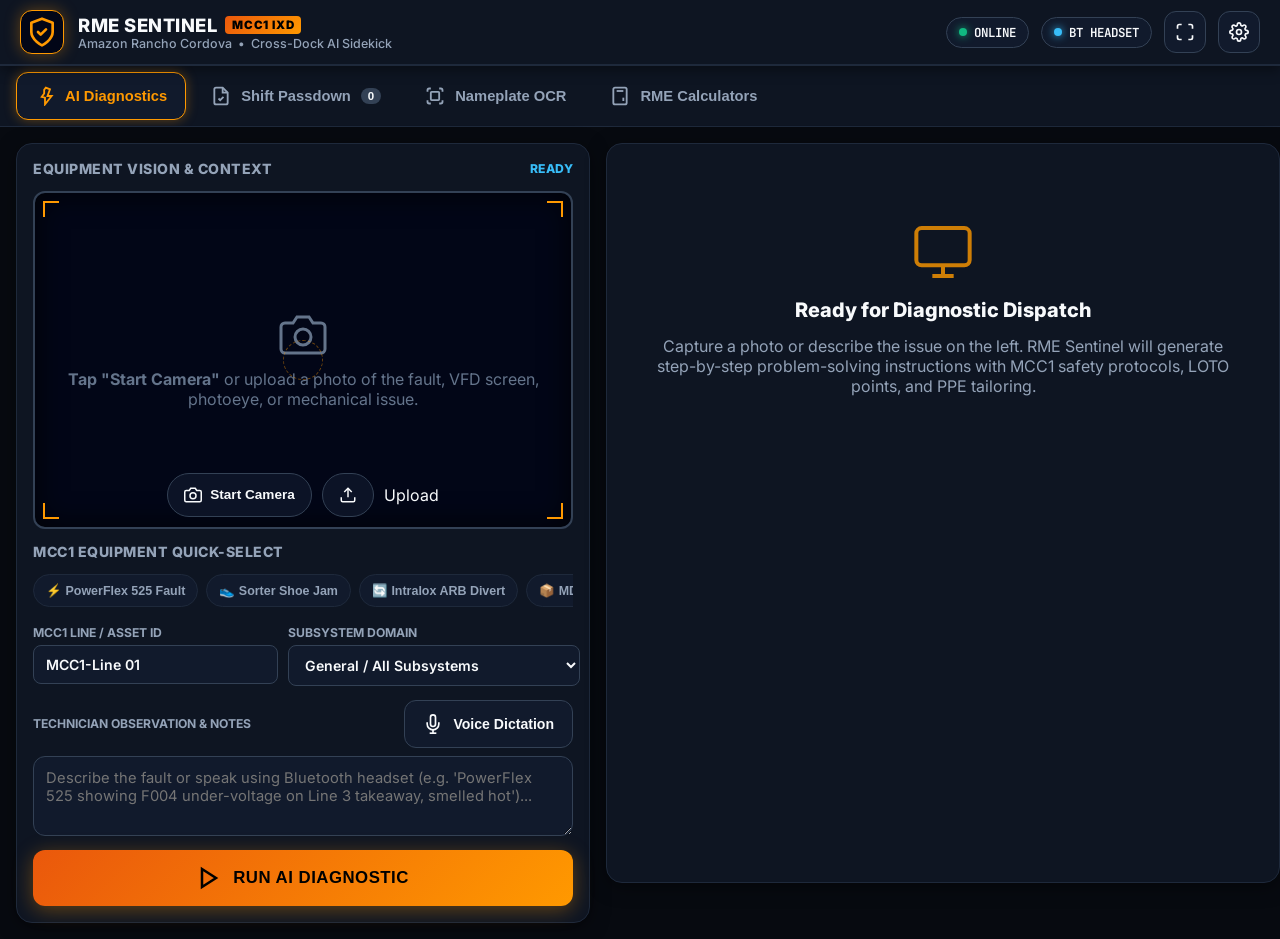
==== docs/index.html @ 583159ea "Transform into Amazon MCC1 RME Sentinel AI Copilot with GitHub Pages support" ====
<!DOCTYPE html>
<html lang="en">
<head>
  <meta charset="UTF-8">
  <meta name="viewport" content="width=device-width, initial-scale=1.0, maximum-scale=1.0, user-scalable=no">
  <title>RME Sentinel - Amazon MCC1 Copilot</title>
  
  <!-- PWA & Mobile Meta -->
  <link rel="manifest" href="./manifest.json">
  <meta name="theme-color" content="#070a10">
  <meta name="mobile-web-app-capable" content="yes">
  <meta name="apple-mobile-web-app-capable" content="yes">
  <meta name="apple-mobile-web-app-status-bar-style" content="black-translucent">
  <link rel="icon" type="image/svg+xml" href="./icon.svg">
  
  <!-- CSS Stylesheet -->
  <link rel="stylesheet" href="./style.css">
</head>
<body>

  <!-- ==========================================================================
       TOP APP HEADER
       ========================================================================== -->
  <header class="app-header">
    <div class="brand-section">
      <div class="brand-logo">
        <svg viewBox="0 0 24 24" fill="none" stroke="#FF9900" stroke-width="2" stroke-linecap="round" stroke-linejoin="round">
          <path d="M12 22s8-4 8-10V5l-8-3-8 3v7c0 6 8 10 8 10z"/>
          <path d="m9 12 2 2 4-4"/>
        </svg>
      </div>
      <div class="brand-title-wrap">
        <div class="brand-title">
          RME SENTINEL
          <span class="badge-site">MCC1 IXD</span>
        </div>
        <div class="brand-sub">
          <span>Amazon Rancho Cordova</span> &bull; <span>Cross-Dock AI Sidekick</span>
        </div>
      </div>
    </div>

    <div class="header-status-group">
      <!-- Network / Live Status -->
      <div class="status-chip" id="networkStatusChip" title="Network Connection Status">
        <div class="status-dot" id="networkDot"></div>
        <span id="networkText">ONLINE</span>
      </div>

      <!-- Bluetooth Audio Indicator -->
      <div class="status-chip" id="btAudioChip" title="Bluetooth Audio Status">
        <div class="status-dot bt-active"></div>
        <span>BT HEADSET</span>
      </div>

      <!-- Fullscreen Toggle Button -->
      <button class="header-btn" id="btnFullscreen" title="Toggle Fullscreen Tablet Mode">
        <svg width="20" height="20" viewBox="0 0 24 24" fill="none" stroke="currentColor" stroke-width="2">
          <path d="M8 3H5a2 2 0 0 0-2 2v3m18 0V5a2 2 0 0 0-2-2h-3m0 18h3a2 2 0 0 0 2-2v-3M3 16v3a2 2 0 0 0 2 2h3"/>
        </svg>
      </button>

      <!-- Settings Modal Button -->
      <button class="header-btn" id="btnOpenSettings" title="App & Model Settings">
        <svg width="20" height="20" viewBox="0 0 24 24" fill="none" stroke="currentColor" stroke-width="2">
          <circle cx="12" cy="12" r="3"/>
          <path d="M19.4 15a1.65 1.65 0 0 0 .33 1.82l.06.06a2 2 0 0 1 0 2.83 2 2 0 0 1-2.83 0l-.06-.06a1.65 1.65 0 0 0-1.82-.33 1.65 1.65 0 0 0-1 1.51V21a2 2 0 0 1-2 2 2 2 0 0 1-2-2v-.09A1.65 1.65 0 0 0 9 19.4a1.65 1.65 0 0 0-1.82.33l-.06.06a2 2 0 0 1-2.83 0 2 2 0 0 1 0-2.83l.06-.06a1.65 1.65 0 0 0 .33-1.82 1.65 1.65 0 0 0-1.51-1H3a2 2 0 0 1-2-2 2 2 0 0 1 2-2h.09A1.65 1.65 0 0 0 4.6 9a1.65 1.65 0 0 0-.33-1.82l-.06-.06a2 2 0 0 1 0-2.83 2 2 0 0 1 2.83 0l.06.06a1.65 1.65 0 0 0 1.82.33H9a1.65 1.65 0 0 0 1-1.51V3a2 2 0 0 1 2-2 2 2 0 0 1 2 2v.09a1.65 1.65 0 0 0 1 1.51 1.65 1.65 0 0 0 1.82-.33l.06-.06a2 2 0 0 1 2.83 0 2 2 0 0 1 0 2.83l-.06.06a1.65 1.65 0 0 0-.33 1.82V9a1.65 1.65 0 0 0 1.51 1H21a2 2 0 0 1 2 2 2 2 0 0 1-2 2h-.09a1.65 1.65 0 0 0-1.51 1z"/>
        </svg>
      </button>
    </div>
  </header>

  <!-- ==========================================================================
       OFFLINE QUEUE SYNC BANNER
       ========================================================================== -->
  <div class="offline-sync-banner" id="offlineSyncBanner">
    <span>⚠️ You are offline inside MCC1 warehouse dead zone. Photos and voice notes are queued locally.</span>
    <button id="btnForceSync">SYNC NOW</button>
  </div>

  <!-- ==========================================================================
       NAVIGATION TABS (Glove-Friendly Touch Bar)
       ========================================================================== -->
  <nav class="nav-tabs-bar">
    <button class="nav-tab-btn active" data-tab="tab-diagnostic">
      <svg viewBox="0 0 24 24" fill="none" stroke="currentColor"><path d="m13 2-2 2.5V9l-3 4 4 1v8l8-10h-5l3-8z"/></svg>
      <span>AI Diagnostics</span>
    </button>

    <button class="nav-tab-btn" data-tab="tab-passdown">
      <svg viewBox="0 0 24 24" fill="none" stroke="currentColor"><path d="M14 2H6a2 2 0 0 0-2 2v16a2 2 0 0 0 2 2h12a2 2 0 0 0 2-2V8z"/><path d="M14 2v6h6"/><path d="m9 15 2 2 4-4"/></svg>
      <span>Shift Passdown</span>
      <span class="badge-counter" id="passdownCountBadge">0</span>
    </button>

    <button class="nav-tab-btn" data-tab="tab-ocr">
      <svg viewBox="0 0 24 24" fill="none" stroke="currentColor"><path d="M3 7V5a2 2 0 0 1 2-2h2"/><path d="M17 3h2a2 2 0 0 1 2 2v2"/><path d="M21 17v2a2 2 0 0 1-2 2h-2"/><path d="M7 21H5a2 2 0 0 1-2-2v-2"/><rect x="7" y="7" width="10" height="10" rx="1"/></svg>
      <span>Nameplate OCR</span>
    </button>

    <button class="nav-tab-btn" data-tab="tab-calculators">
      <svg viewBox="0 0 24 24" fill="none" stroke="currentColor"><rect x="4" y="2" width="16" height="20" rx="2"/><line x1="8" y1="6" x2="16" y2="6"/><line x1="16" y1="14" x2="16" y2="18"/><path d="M16 10h.01"/><path d="M12 10h.01"/><path d="M8 10h.01"/><path d="M12 14h.01"/><path d="M8 14h.01"/><path d="M12 18h.01"/><path d="M8 18h.01"/></svg>
      <span>RME Calculators</span>
    </button>
  </nav>

  <!-- ==========================================================================
       MAIN CONTENT CONTAINER
       ========================================================================== -->
  <main class="main-content">

    <!-- ======================================================================
         TAB 1: AI DIAGNOSTICS & SIDEKICK (SPLIT-SCREEN)
         ====================================================================== -->
    <section class="tab-pane active" id="tab-diagnostic">
      <div class="diagnostic-split-container">
        
        <!-- LEFT PANEL: VISUAL & MULTIMODAL HUB -->
        <div class="diag-left-panel">
          
          <div class="panel-section-title">
            <span>Equipment Vision & Context</span>
            <span id="captureStatusLabel" style="color: var(--cyan-accent); font-size: 0.76rem;">Ready</span>
          </div>

          <!-- Camera Viewport Card -->
          <div class="camera-viewport-card" id="viewportCard">
            <!-- HUD Elements -->
            <div class="hud-corner tl"></div>
            <div class="hud-corner tr"></div>
            <div class="hud-corner bl"></div>
            <div class="hud-corner br"></div>
            <div class="hud-crosshair"></div>

            <!-- Live Stream Video -->
            <video id="liveVideo" autoplay playsinline muted></video>
            
            <!-- Canvas Overlay for Visual Markers -->
            <canvas id="imageCanvas"></canvas>

            <!-- Placeholder State -->
            <div class="viewport-placeholder" id="viewportPlaceholder">
              <svg viewBox="0 0 24 24" fill="none" stroke="currentColor" stroke-width="1.5">
                <path d="M23 19a2 2 0 0 1-2 2H3a2 2 0 0 1-2-2V8a2 2 0 0 1 2-2h4l2-3h6l2 3h4a2 2 0 0 1 2 2z"/>
                <circle cx="12" cy="13" r="4"/>
              </svg>
              <div><strong>Tap "Start Camera"</strong> or upload a photo of the fault, VFD screen, photoeye, or mechanical issue.</div>
            </div>

            <!-- Camera Toolbar Overlay -->
            <div class="viewport-toolbar">
              <button class="cam-btn" id="btnToggleCam">
                <svg width="18" height="18" viewBox="0 0 24 24" fill="none" stroke="currentColor" stroke-width="2"><path d="M23 19a2 2 0 0 1-2 2H3a2 2 0 0 1-2-2V8a2 2 0 0 1 2-2h4l2-3h6l2 3h4a2 2 0 0 1 2 2z"/><circle cx="12" cy="13" r="4"/></svg>
                <span id="camBtnText">Start Camera</span>
              </button>

              <button class="cam-btn primary-snap" id="btnSnapPhoto" style="display:none;">
                <svg width="18" height="18" viewBox="0 0 24 24" fill="none" stroke="currentColor" stroke-width="2"><circle cx="12" cy="12" r="10"/></svg>
                <span>Snap Photo</span>
              </button>

              <button class="cam-btn" id="btnFlipCam" style="display:none;" title="Flip Camera">
                <svg width="18" height="18" viewBox="0 0 24 24" fill="none" stroke="currentColor" stroke-width="2"><path d="M21.5 2v6h-6M21.34 15.57a10 10 0 1 1-.57-8.38l5.67-5.67"/></svg>
              </button>

              <label class="cam-btn" title="Upload from Tablet Gallery">
                <svg width="18" height="18" viewBox="0 0 24 24" fill="none" stroke="currentColor" stroke-width="2"><path d="M21 15v4a2 2 0 0 1-2 2H5a2 2 0 0 1-2-2v-4"/><polyline points="17 8 12 3 7 8"/><line x1="12" y1="3" x2="12" y2="15"/></label>
                <span>Upload</span>
                <input type="file" id="fileUploadInput" accept="image/*,video/*" style="display:none;">
              </label>

              <button class="cam-btn" id="btnClearImage" style="display:none;" title="Clear Photo">
                <svg width="18" height="18" viewBox="0 0 24 24" fill="none" stroke="currentColor" stroke-width="2"><line x1="18" y1="6" x2="6" y2="18"/><line x1="6" y1="6" x2="18" y2="18"/></svg>
              </button>
            </div>
          </div>

          <!-- Fast Equipment Presets Chips -->
          <div class="panel-section-title">
            <span>MCC1 Equipment Quick-Select</span>
          </div>
          <div class="preset-chips-scroll" id="presetChipsContainer">
            <button class="preset-chip" data-preset="PowerFlex 525 VFD Fault (F004/F007/F013)" data-cat="VFD/Controls">⚡ PowerFlex 525 Fault</button>
            <button class="preset-chip" data-preset="Dematic High-Speed Shoe Sorter Jam / Pin Divert Failure" data-cat="Sorter">👟 Sorter Shoe Jam</button>
            <button class="preset-chip" data-preset="Intralox ARB Roller Alignment / Diverter Issue" data-cat="Conveyor">🔄 Intralox ARB Divert</button>
            <button class="preset-chip" data-preset="MDR Zero Pressure Accumulation (ZPA) Zone Sensor Timeout" data-cat="Conveyor">📦 MDR ZPA Zone Fault</button>
            <button class="preset-chip" data-preset="Banner Q4X Laser / QS18 Photoeye Alignment & Dirty Optic" data-cat="Sensor">👁️ Banner Q4X Photoeye</button>
            <button class="preset-chip" data-preset="Caljan Telescopic Extendable Boom Belt Tracking & Extension Error" data-cat="Dock/Boom">🚛 Caljan Boom Conveyor</button>
            <button class="preset-chip" data-preset="Rite-Hite Hydraulic Dock Leveler & Dok-Lok Interlock Failure" data-cat="Hydraulic/Pneumatic">🏗️ Rite-Hite Dock Leveler</button>
            <button class="preset-chip" data-preset="SEW Eurodrive Movimot Gearmotor Overheating & Noise" data-cat="VFD/Controls">⚙️ SEW Movimot Motor</button>
          </div>

          <!-- Location & Subsystem Row -->
          <div class="form-row-2">
            <div class="input-group">
              <label class="input-label" for="inputLineId">MCC1 Line / Asset ID</label>
              <input type="text" id="inputLineId" class="tactical-input" placeholder="e.g. CV-04 Sorter 1 Induct" value="MCC1-Line 01">
            </div>
            <div class="input-group">
              <label class="input-label" for="selectSubsystem">Subsystem Domain</label>
              <select id="selectSubsystem" class="tactical-input">
                <option value="General">General / All Subsystems</option>
                <option value="VFD/Controls">VFDs & Controls (Allen-Bradley)</option>
                <option value="Conveyor">Conveyors & MDR (Interroll/Itoh)</option>
                <option value="Sorter">Shoe Sorter (Dematic/Vanderlande)</option>
                <option value="Dock/Boom">Docks & Extendable Booms (Caljan)</option>
                <option value="Sensor">Sensors & Scanners (Banner/Sick)</option>
                <option value="Hydraulic/Pneumatic">Hydraulics & Pneumatics</option>
              </select>
            </div>
          </div>

          <!-- Voice & Text Problem Description -->
          <div class="desc-voice-wrap">
            <div class="voice-action-bar">
              <label class="input-label" for="inputDescription">Technician Observation & Notes</label>
              <button class="mic-toggle-btn" id="btnToggleMic">
                <svg width="20" height="20" viewBox="0 0 24 24" fill="none" stroke="currentColor" stroke-width="2"><path d="M12 1a3 3 0 0 0-3 3v8a3 3 0 0 0 6 0V4a3 3 0 0 0-3-3z"/><path d="M19 10v2a7 7 0 0 1-14 0v-2"/><line x1="12" y1="19" x2="12" y2="23"/><line x1="8" y1="23" x2="16" y2="23"/></svg>
                <span id="micStatusText">Voice Dictation</span>
              </button>
            </div>
            <textarea id="inputDescription" class="desc-textarea" placeholder="Describe the fault or speak using Bluetooth headset (e.g. 'PowerFlex 525 showing F004 under-voltage on Line 3 takeaway, smelled hot')..."></textarea>
          </div>

          <!-- BIG PRIMARY RUN DIAGNOSTIC BUTTON -->
          <button class="btn-run-diagnostic" id="btnRunDiagnostic">
            <svg width="24" height="24" viewBox="0 0 24 24" fill="none" stroke="currentColor" stroke-width="2.5"><polygon points="5 3 19 12 5 21 5 3"/></svg>
            <span id="btnRunText">RUN AI DIAGNOSTIC</span>
            <div class="spinner" id="diagnosticSpinner" style="display:none;"></div>
          </button>

        </div>

        <!-- RIGHT PANEL: STEP-BY-STEP WORKFLOW & SAFETY GATE -->
        <div class="diag-right-panel" id="diagRightPanel">
          
          <!-- Empty State when no diagnosis run yet -->
          <div class="diag-empty-state" id="diagEmptyState">
            <svg viewBox="0 0 24 24" fill="none" stroke="currentColor" stroke-width="1.5">
              <rect x="2" y="3" width="20" height="14" rx="2" ry="2"/>
              <line x1="8" y1="21" x2="16" y2="21"/>
              <line x1="12" y1="17" x2="12" y2="21"/>
            </svg>
            <h3>Ready for Diagnostic Dispatch</h3>
            <p>Capture a photo or describe the issue on the left. RME Sentinel will generate step-by-step problem-solving instructions with MCC1 safety protocols, LOTO points, and PPE tailoring.</p>
          </div>

          <!-- Result Container (populated dynamically) -->
          <div id="diagResultContainer" style="display:none; flex-direction:column; gap:14px;">
            
            <!-- Audio HUD Bar for Bluetooth Headset Readout -->
            <div class="audio-hud-bar" id="audioHudBar">
              <div class="audio-hud-info">
                <div class="audio-pulse-indicator"></div>
                <div class="audio-hud-text" id="audioHudStatus">Hands-Free Audio Ready</div>
              </div>
              <div class="audio-controls-group">
                <button class="audio-btn primary-audio" id="btnPlayAudio">
                  <svg width="16" height="16" viewBox="0 0 24 24" fill="currentColor"><polygon points="5 3 19 12 5 21 5 3"/></svg>
                  <span id="playAudioText">Read Aloud</span>
                </button>
                <button class="audio-btn" id="btnNextAudioStep" title="Skip to Next Step">
                  <svg width="16" height="16" viewBox="0 0 24 24" fill="none" stroke="currentColor" stroke-width="2"><polyline points="9 18 15 12 9 6"/></svg>
                </button>
                <button class="audio-btn" id="btnRepeatHazard" title="Repeat Safety Hazard">
                  <svg width="16" height="16" viewBox="0 0 24 24" fill="none" stroke="currentColor" stroke-width="2"><path d="M12 22s8-4 8-10V5l-8-3-8 3v7c0 6 8 10 8 10z"/></svg>
                  <span>Hazard</span>
                </button>
              </div>
            </div>

            <!-- Problem Overview Card -->
            <div class="problem-header-card" id="problemHeaderCard">
              <div class="problem-meta-row">
                <span class="severity-pill critical" id="badgeSeverity">CRITICAL</span>
                <span style="font-family:'JetBrains Mono'; font-size:0.8rem; color:var(--text-secondary);" id="labelSubsystem">Controls</span>
              </div>
              <h2 class="problem-title" id="textProblemTitle">PowerFlex 525 F004 Under-Voltage Fault</h2>
              <div class="problem-summary" id="textProblemSummary">DC Bus voltage dropped below minimum threshold during high-speed merge sortation.</div>
            </div>

            <!-- Prominent Contextual Safety Alerts (LOTO, Arc Flash, Stored Energy) -->
            <div class="safety-alerts-wrapper" id="safetyAlertsWrapper">
              <!-- Dynamically populated safety cards -->
            </div>

            <!-- PPE & Tools Card -->
            <div class="ppe-tools-card">
              <div class="panel-section-title"><span>Required PPE & Calibrated Tools</span></div>
              <div style="display:flex; flex-direction:column; gap:8px;">
                <div class="tag-cloud" id="ppeTagsContainer"></div>
                <div class="tag-cloud" id="toolsTagsContainer"></div>
              </div>
            </div>

            <!-- Interactive Step-by-Step Checklist Items -->
            <div class="panel-section-title">
              <span>Interactive Step-by-Step Troubleshooting</span>
              <span id="stepsProgressLabel" style="color:var(--safe-green); font-size:0.8rem;">0 of 0 Done</span>
            </div>
            
            <div class="steps-list-container" id="stepsListContainer">
              <!-- Steps dynamically injected here -->
            </div>

            <!-- Quick Verification Card -->
            <div class="step-card" style="border-color: var(--safe-green);">
              <div class="step-body">
                <div class="step-header-row">
                  <span class="step-num-badge" style="background:var(--safe-green); color:#000;">VERIFY</span>
                  <span class="step-title" style="color:var(--safe-green);">Post-Repair System Verification</span>
                </div>
                <div class="step-instruction" id="textQuickVerification">Perform zero-load run test for 60 seconds, monitor DC bus voltage on VFD parameter d005.</div>
              </div>
            </div>

            <!-- Resolution & Passdown Action Bar -->
            <div class="resolution-action-bar">
              <button class="btn-resolve-log" id="btnResolveLog">
                <svg width="20" height="20" viewBox="0 0 24 24" fill="none" stroke="currentColor" stroke-width="2.5"><polyline points="20 6 9 17 4 12"/></svg>
                <span>Fix Completed &bull; Log to Passdown</span>
              </button>
              <button class="btn-secondary-action" id="btnResetDiag">
                <svg width="18" height="18" viewBox="0 0 24 24" fill="none" stroke="currentColor" stroke-width="2"><path d="M3 12a9 9 0 0 1 9-9 9.75 9.75 0 0 1 6.74 2.74L21 8"/><path d="M21 3v5h-5"/><path d="M21 12a9 9 0 0 1-9 9 9.75 9.75 0 0 1-6.74-2.74L3 16"/><path d="M8 16H3v5"/></svg>
                <span>New Inspection</span>
              </button>
            </div>

          </div>

        </div>

      </div>
    </section>

    <!-- ======================================================================
         TAB 2: SHIFT PASSDOWN & HANDOFF LOGGER
         ====================================================================== -->
    <section class="tab-pane" id="tab-passdown">
      <div class="passdown-layout">
        
        <!-- Left: Quick Entry Form -->
        <div class="passdown-form-card">
          <div class="panel-section-title">
            <span>Log Maintenance Work Order</span>
          </div>

          <div class="form-row-2">
            <div class="input-group">
              <label class="input-label" for="pdAssetId">Asset ID / Location</label>
              <input type="text" id="pdAssetId" class="tactical-input" placeholder="e.g. CV-04-12">
            </div>
            <div class="input-group">
              <label class="input-label" for="pdEquipType">Equipment Type</label>
              <select id="pdEquipType" class="tactical-input">
                <option value="Conveyor">Conveyor / Sorter</option>
                <option value="VFD/Controls">PowerFlex VFD / PLC</option>
                <option value="MDR">MDR Accumulation Zone</option>
                <option value="Dock">Rite-Hite Dock / Dok-Lok</option>
                <option value="Caljan">Caljan Boom Conveyor</option>
                <option value="VRC">VRC Cargo Lift</option>
                <option value="Facilities">Facilities / Compactor</option>
              </select>
            </div>
          </div>

          <div class="form-row-2">
            <div class="input-group">
              <label class="input-label" for="pdSeverity">Severity / Priority</label>
              <select id="pdSeverity" class="tactical-input">
                <option value="CRITICAL">SEV1 / Critical (Line Down)</option>
                <option value="HIGH">SEV2 / High (Degraded)</option>
                <option value="MEDIUM" selected>Medium (Corrective)</option>
                <option value="LOW">Low / PM</option>
              </select>
            </div>
            <div class="input-group">
              <label class="input-label" for="pdDowntime">Downtime (Minutes)</label>
              <input type="number" id="pdDowntime" class="tactical-input" value="0">
            </div>
          </div>

          <div class="input-group">
            <label class="input-label" for="pdProblem">Problem Description</label>
            <input type="text" id="pdProblem" class="tactical-input" placeholder="e.g. Broken shoe pusher slat causing jam">
          </div>

          <div class="input-group">
            <label class="input-label" for="pdAction">Corrective Action Taken</label>
            <textarea id="pdAction" class="tactical-input" style="min-height:60px;" placeholder="e.g. Replaced slat, tensioned drive chain, tested run"></textarea>
          </div>

          <div class="input-group">
            <label class="input-label" for="pdParts">Parts Used & Part Numbers</label>
            <input type="text" id="pdParts" class="tactical-input" placeholder="e.g. 1x Sorter Slat P/N 84420-A">
          </div>

          <button class="btn-run-diagnostic" id="btnAddPassdownEntry" style="height:48px;">
            <svg width="20" height="20" viewBox="0 0 24 24" fill="none" stroke="currentColor" stroke-width="2.5"><line x1="12" y1="5" x2="12" y2="19"/><line x1="5" y1="12" x2="19" y2="12"/></svg>
            <span>Add Work Order to Shift Log</span>
          </button>
        </div>

        <!-- Right: Active Passdown Entries & AI Report -->
        <div class="passdown-list-card">
          <div class="panel-section-title">
            <span>Current Shift Logged Work Orders</span>
            <button class="cam-btn primary-snap" id="btnGeneratePassdownReport" style="height:36px; padding:0 14px; font-size:0.8rem;">
              <svg width="14" height="14" viewBox="0 0 24 24" fill="none" stroke="currentColor" stroke-width="2"><path d="M14 2H6a2 2 0 0 0-2 2v16a2 2 0 0 0 2 2h12a2 2 0 0 0 2-2V8z"/><path d="M14 2v6h6"/></svg>
              <span>AI Passdown Summary</span>
            </button>
          </div>

          <div id="passdownListContainer" style="display:flex; flex-direction:column; gap:10px; max-height:550px; overflow-y:auto;">
            <!-- Injected dynamically -->
          </div>
        </div>

      </div>
    </section>

    <!-- ======================================================================
         TAB 3: NAMEPLATE & PART OCR SCANNER
         ====================================================================== -->
    <section class="tab-pane" id="tab-ocr">
      <div class="ocr-layout">
        
        <!-- Left: Upload/Capture Nameplate -->
        <div class="diag-left-panel">
          <div class="panel-section-title">
            <span>Nameplate & Part OCR Scanner</span>
          </div>
          
          <div class="camera-viewport-card" style="aspect-ratio: 4/3;">
            <img id="ocrPreviewImage" style="display:none; width:100%; height:100%; object-fit:contain;" alt="Nameplate Preview">
            <div class="viewport-placeholder" id="ocrPlaceholder">
              <svg viewBox="0 0 24 24" fill="none" stroke="currentColor" stroke-width="1.5">
                <rect x="3" y="3" width="18" height="18" rx="2" ry="2"/>
                <circle cx="8.5" cy="8.5" r="1.5"/>
                <polyline points="21 15 16 10 5 21"/>
              </svg>
              <div><strong>Snap or Upload Equipment Nameplate</strong> (SEW Motor, PowerFlex VFD, Banner Sensor, Fuse tag)</div>
            </div>
            <div class="viewport-toolbar">
              <label class="cam-btn primary-snap">
                <svg width="18" height="18" viewBox="0 0 24 24" fill="none" stroke="currentColor" stroke-width="2"><path d="M23 19a2 2 0 0 1-2 2H3a2 2 0 0 1-2-2V8a2 2 0 0 1 2-2h4l2-3h6l2 3h4a2 2 0 0 1 2 2z"/></svg>
                <span>Select / Snap Photo</span>
                <input type="file" id="ocrFileInput" accept="image/*" style="display:none;">
              </label>
            </div>
          </div>

          <button class="btn-run-diagnostic" id="btnRunOCR" disabled>
            <svg width="22" height="22" viewBox="0 0 24 24" fill="none" stroke="currentColor" stroke-width="2.5"><path d="M2 12h20"/><path d="M20 12l-4-4"/><path d="M20 12l-4 4"/></svg>
            <span id="btnRunOcrText">EXTRACT SPECIFICATIONS</span>
            <div class="spinner" id="ocrSpinner" style="display:none;"></div>
          </button>
        </div>

        <!-- Right: Extracted Technical Specifications -->
        <div class="diag-right-panel">
          <div class="panel-section-title">
            <span>Extracted Specifications & Pinouts</span>
          </div>

          <div id="ocrEmptyState" class="diag-empty-state">
            <svg viewBox="0 0 24 24" fill="none" stroke="currentColor" stroke-width="1.5"><rect x="7" y="7" width="10" height="10" rx="1"/></svg>
            <h3>No Nameplate Analyzed Yet</h3>
            <p>Upload a motor nameplate, sensor tag, or circuit breaker label to extract FLA, voltage, gear ratios, and wiring pinouts instantly.</p>
          </div>

          <div id="ocrResultCard" class="spec-grid-card" style="display:none;">
            <div class="problem-meta-row">
              <h3 id="ocrManufacturer" style="font-size:1.1rem; color:var(--amazon-orange);">SEW Eurodrive</h3>
              <span class="severity-pill medium" id="ocrEquipType">3-Phase Motor</span>
            </div>
            
            <table class="spec-table">
              <tbody>
                <tr><td>Model / Part #:</td><td id="ocrModel">-</td></tr>
                <tr><td>Voltage Rating:</td><td id="ocrVoltage">-</td></tr>
                <tr><td>Full Load Amps (FLA):</td><td id="ocrFLA">-</td></tr>
                <tr><td>Horsepower / RPM:</td><td id="ocrHPRPM">-</td></tr>
                <tr><td>Gear Ratio / Frame:</td><td id="ocrGearRatio">-</td></tr>
                <tr><td>Sensor Pinout / Wiring:</td><td id="ocrPinout" style="color:var(--cyan-accent);">-</td></tr>
              </tbody>
            </table>

            <div class="step-protip" id="ocrReplacementNotes">
              <strong>Stock Advice:</strong> Check Tool Crib Bin 14B for drop-in equivalent.
            </div>
          </div>
        </div>

      </div>
    </section>

    <!-- ======================================================================
         TAB 4: RME FIELD CALCULATORS
         ====================================================================== -->
    <section class="tab-pane" id="tab-calculators">
      <div class="calc-grid">
        
        <!-- Calculator 1: V-Belt Sonic Tension Frequency -->
        <div class="calc-card">
          <div class="calc-card-header">
            <svg viewBox="0 0 24 24" fill="none" stroke="currentColor" stroke-width="2"><circle cx="12" cy="12" r="8"/><path d="M12 2v4"/><path d="M12 18v4"/></svg>
            <h3 style="font-size:1rem; font-weight:800;">V-Belt Sonic Tension Frequency</h3>
          </div>
          <div class="form-row-2">
            <div class="input-group">
              <label class="input-label" for="calcSpan">Span Length (inches)</label>
              <input type="number" id="calcSpan" class="tactical-input" value="24" step="0.5">
            </div>
            <div class="input-group">
              <label class="input-label" for="calcBeltTension">Target Belt Tension (lbs)</label>
              <input type="number" id="calcBeltTension" class="tactical-input" value="45" step="1">
            </div>
          </div>
          <div class="input-group">
            <label class="input-label" for="calcBeltProfile">Belt Profile Type</label>
            <select id="calcBeltProfile" class="tactical-input">
              <option value="0.0035">3V / 3VX Narrow (0.0035 lbs/in)</option>
              <option value="0.0065" selected>5V / 5VX Medium Sorter (0.0065 lbs/in)</option>
              <option value="0.0040">A / 4L Classic V-Belt (0.0040 lbs/in)</option>
              <option value="0.0075">B / 5L Heavy Conveyor (0.0075 lbs/in)</option>
              <option value="0.0018">8M Timing Belt (0.0018 lbs/in)</option>
            </select>
          </div>
          <div class="calc-result-box">
            <div class="calc-result-val" id="calcBeltHzResult">64.2 Hz</div>
            <div class="calc-result-label">Target Frequency for Sonic Tension Meter (±3 Hz)</div>
          </div>
        </div>

        <!-- Calculator 2: 3-Phase Motor FLA & Electrical Sizer -->
        <div class="calc-card">
          <div class="calc-card-header">
            <svg viewBox="0 0 24 24" fill="none" stroke="currentColor" stroke-width="2"><path d="M13 2 3 14h9l-1 8 10-12h-9l1-8z"/></svg>
            <h3 style="font-size:1rem; font-weight:800;">3-Phase Motor FLA & Sizing</h3>
          </div>
          <div class="form-row-2">
            <div class="input-group">
              <label class="input-label" for="calcMotorHP">Motor Horsepower (HP)</label>
              <input type="number" id="calcMotorHP" class="tactical-input" value="3.0" step="0.5">
            </div>
            <div class="input-group">
              <label class="input-label" for="calcMotorVolts">Supply Voltage (VAC)</label>
              <select id="calcMotorVolts" class="tactical-input">
                <option value="480" selected>480 VAC 3-Phase</option>
                <option value="240">240 VAC 3-Phase</option>
                <option value="208">208 VAC 3-Phase</option>
                <option value="120">120 VAC Single Phase</option>
              </select>
            </div>
          </div>
          <div class="calc-result-box">
            <div class="calc-result-val" id="calcFlaResult">4.8 A</div>
            <div class="calc-result-label" id="calcFlaSubtext">Est. FLA &bull; Min 14 AWG THHN &bull; 15A MCP Breaker</div>
          </div>
        </div>

        <!-- Calculator 3: Fastener Torque Spec Chart -->
        <div class="calc-card">
          <div class="calc-card-header">
            <svg viewBox="0 0 24 24" fill="none" stroke="currentColor" stroke-width="2"><circle cx="12" cy="12" r="3"/><path d="M19.4 15a1.65 1.65 0 0 0 .33 1.82l.06.06a2 2 0 0 1 0 2.83 2 2 0 0 1-2.83 0l-.06-.06a1.65 1.65 0 0 0-1.82-.33 1.65 1.65 0 0 0-1 1.51V21a2 2 0 0 1-2 2 2 2 0 0 1-2-2v-.09A1.65 1.65 0 0 0 9 19.4a1.65 1.65 0 0 0-1.82.33l-.06.06a2 2 0 0 1-2.83 0 2 2 0 0 1 0-2.83l.06-.06a1.65 1.65 0 0 0 .33-1.82 1.65 1.65 0 0 0-1.51-1H3a2 2 0 0 1-2-2 2 2 0 0 1 2-2h.09A1.65 1.65 0 0 0 4.6 9a1.65 1.65 0 0 0-.33-1.82l-.06-.06a2 2 0 0 1 0-2.83 2 2 0 0 1 2.83 0l.06.06a1.65 1.65 0 0 0 1.82.33H9a1.65 1.65 0 0 0 1-1.51V3a2 2 0 0 1 2-2 2 2 0 0 1 2 2v.09a1.65 1.65 0 0 0 1 1.51 1.65 1.65 0 0 0 1.82-.33l.06-.06a2 2 0 0 1 2.83 0 2 2 0 0 1 0 2.83l-.06.06a1.65 1.65 0 0 0-.33 1.82V9a1.65 1.65 0 0 0 1.51 1H21a2 2 0 0 1 2 2 2 2 0 0 1-2 2h-.09a1.65 1.65 0 0 0-1.51 1z"/></svg>
            <h3 style="font-size:1rem; font-weight:800;">Fastener Torque Specs</h3>
          </div>
          <div class="form-row-2">
            <div class="input-group">
              <label class="input-label" for="calcBoltSize">Bolt Size</label>
              <select id="calcBoltSize" class="tactical-input">
                <option value="3/8">3/8"-16 (Conveyor Frame)</option>
                <option value="1/2" selected>1/2"-13 (Bearing Blocks)</option>
                <option value="5/8">5/8"-11 (Structural / VRC)</option>
                <option value="3/4">3/4"-10 (Heavy Sorter Anchor)</option>
                <option value="M8">M8x1.25 (Metric Drive)</option>
                <option value="M10">M10x1.5 (SEW Gearmotor)</option>
                <option value="M12">M12x1.75 (MDR Bracket)</option>
              </select>
            </div>
            <div class="input-group">
              <label class="input-label" for="calcBoltGrade">Grade / Material</label>
              <select id="calcBoltGrade" class="tactical-input">
                <option value="grade5">Grade 5 / Class 8.8 (Standard)</option>
                <option value="grade8" selected>Grade 8 / Class 10.9 (High Strength)</option>
                <option value="stainless">304 Stainless Steel</option>
              </select>
            </div>
          </div>
          <div class="calc-result-box">
            <div class="calc-result-val" id="calcTorqueResult">75 ft-lbs (102 Nm)</div>
            <div class="calc-result-label">Dry Torque (Reduce by 25% if anti-seize / lubricated)</div>
          </div>
        </div>

        <!-- Calculator 4: Hydraulic Dock Leveler Lift Force -->
        <div class="calc-card">
          <div class="calc-card-header">
            <svg viewBox="0 0 24 24" fill="none" stroke="currentColor" stroke-width="2"><path d="M12 3v18"/><path d="m6 9 6-6 6 6"/><path d="m6 15 6 6 6-6"/></svg>
            <h3 style="font-size:1rem; font-weight:800;">Hydraulic Lift Force & PSI</h3>
          </div>
          <div class="form-row-2">
            <div class="input-group">
              <label class="input-label" for="calcCylinderBore">Cylinder Bore (inches)</label>
              <input type="number" id="calcCylinderBore" class="tactical-input" value="3.5" step="0.25">
            </div>
            <div class="input-group">
              <label class="input-label" for="calcHydPressure">Hydraulic Pressure (PSI)</label>
              <input type="number" id="calcHydPressure" class="tactical-input" value="2200" step="50">
            </div>
          </div>
          <div class="calc-result-box">
            <div class="calc-result-val" id="calcHydForceResult">21,166 lbs (10.6 Tons)</div>
            <div class="calc-result-label">Theoretical Piston Extension Force &bull; Rite-Hite Leveler Spec</div>
          </div>
        </div>

      </div>
    </section>

  </main>

  <!-- ==========================================================================
       AI PASSDOWN REPORT MODAL
       ========================================================================== -->
  <div class="modal-backdrop" id="passdownReportModal">
    <div class="modal-window">
      <div class="modal-header">
        <h3 style="font-weight:800; font-size:1.1rem; color:var(--amazon-orange);">MCC1 Shift Passdown Summary</h3>
        <button class="header-btn" id="btnClosePassdownModal">&times;</button>
      </div>
      <div class="modal-body">
        <div class="passdown-report-output" id="passdownReportText">Generating summary...</div>
      </div>
      <div class="modal-footer">
        <button class="btn-secondary-action" id="btnCopyPassdown">
          <svg width="16" height="16" viewBox="0 0 24 24" fill="none" stroke="currentColor" stroke-width="2"><rect x="9" y="9" width="13" height="13" rx="2" ry="2"/><path d="M5 15H4a2 2 0 0 1-2-2V4a2 2 0 0 1 2-2h9a2 2 0 0 1 2 2v1"/></svg>
          <span>Copy for Chime / Slack</span>
        </button>
      </div>
    </div>
  </div>

  <!-- ==========================================================================
       SETTINGS MODAL
       ========================================================================== -->
  <div class="modal-backdrop" id="settingsModal">
    <div class="modal-window">
      <div class="modal-header">
        <h3 style="font-weight:800; font-size:1.1rem;">RME Sentinel Settings & Voice</h3>
        <button class="header-btn" id="btnCloseSettingsModal">&times;</button>
      </div>
      <div class="modal-body">
        
        <div class="input-group">
          <label class="input-label" for="cfgGeminiKey">Google Gemini API Key</label>
          <input type="password" id="cfgGeminiKey" class="tactical-input" placeholder="Enter your Gemini API key...">
          <span style="font-size:0.75rem; color:var(--text-secondary);">Currently loaded from system environment.</span>
        </div>

        <div class="input-group">
          <label class="input-label" for="cfgVoiceSelect">Bluetooth Headset Voice</label>
          <select id="cfgVoiceSelect" class="tactical-input">
            <option value="en-US-GuyNeural" selected>Guy (Male, American Crisp)</option>
            <option value="en-US-AriaNeural">Aria (Female, American Clear)</option>
            <option value="en-GB-RyanNeural">Ryan (Male, British Technical)</option>
            <option value="en-US-JennyNeural">Jenny (Female, American Pro)</option>
          </select>
        </div>

        <div class="form-row-2">
          <div class="input-group">
            <label class="input-label" for="cfgTtsRate">Speech Rate</label>
            <select id="cfgTtsRate" class="tactical-input">
              <option value="+0%">Normal (1.0x)</option>
              <option value="+10%" selected>Fast (1.1x)</option>
              <option value="+20%">Faster (1.2x)</option>
            </select>
          </div>
          <div class="input-group">
            <label class="input-label">Test Audio Readout</label>
            <button class="btn-secondary-action" id="btnTestVoice" style="height:42px;">
              <span>🔊 Test Voice</span>
            </button>
          </div>
        </div>

      </div>
      <div class="modal-footer">
        <button class="btn-run-diagnostic" id="btnSaveSettings" style="height:44px; padding:0 20px;">
          <span>Save Settings</span>
        </button>
      </div>
    </div>
  </div>

  <!-- Toast Notification Container -->
  <div id="toastContainer" style="position:fixed; bottom:20px; right:20px; z-index:9999; display:flex; flex-direction:column; gap:8px;"></div>

  <!-- Scripts -->
  <script src="./app.js"></script>
</body>
</html>
---- docs/style.css ----
/* ==========================================================================
   AMAZON RME COPILOT - MCC1 TABLET DESIGN SYSTEM
   Theme: Industrial Tactical Dark | High Contrast | Glove-Friendly UI
   ========================================================================== */

@import url('https://fonts.googleapis.com/css2?family=Inter:wght@400;500;600;700;800;900&family=JetBrains+Mono:wght@400;500;600;700&display=swap');

:root {
  /* Tactical Color Palette */
  --bg-primary: #070a10;
  --bg-surface: #0e1522;
  --bg-surface-elevated: #151f32;
  --bg-card: #111a2c;
  --bg-card-hover: #17243d;
  
  --border-subtle: #1e293b;
  --border-medium: #334155;
  --border-highlight: #475569;

  /* Safety & Status Colors */
  --amazon-orange: #FF9900;
  --amazon-orange-glow: rgba(255, 153, 0, 0.35);
  --safety-amber: #F59E0B;
  --safety-amber-glow: rgba(245, 158, 11, 0.3);
  --danger-red: #EF4444;
  --danger-red-glow: rgba(239, 68, 68, 0.35);
  --danger-bg: rgba(239, 68, 68, 0.12);
  --safe-green: #10B981;
  --safe-green-glow: rgba(16, 185, 129, 0.35);
  --safe-bg: rgba(16, 185, 129, 0.12);
  --cyan-accent: #38BDF8;
  --cyan-glow: rgba(56, 189, 248, 0.3);
  --purple-accent: #A855F7;

  /* Typography */
  --text-primary: #F8FAFC;
  --text-secondary: #94A3B8;
  --text-muted: #64748B;
  --text-inverse: #020617;

  /* Sizing & Glove Target Rules */
  --touch-target-min: 48px;
  --touch-target-lg: 56px;
  --radius-sm: 8px;
  --radius-md: 12px;
  --radius-lg: 16px;
  --radius-xl: 22px;
  
  /* Shadows & Glows */
  --shadow-card: 0 4px 20px -2px rgba(0, 0, 0, 0.5);
  --shadow-elevation: 0 10px 30px -5px rgba(0, 0, 0, 0.7);
}

* {
  box-sizing: border-box;
  margin: 0;
  padding: 0;
  -webkit-tap-highlight-color: transparent;
  user-select: none;
}

input, textarea, select {
  user-select: text;
}

body {
  font-family: 'Inter', -apple-system, BlinkMacSystemFont, 'Segoe UI', Roboto, sans-serif;
  background-color: var(--bg-primary);
  color: var(--text-primary);
  min-height: 100vh;
  overflow-x: hidden;
  display: flex;
  flex-direction: column;
}

/* ==========================================================================
   HEADER & TOP BAR (Site ID, Shift Telemetry, Network, Bluetooth)
   ========================================================================== */

.app-header {
  background: var(--bg-surface);
  border-bottom: 2px solid var(--border-subtle);
  padding: 10px 20px;
  display: flex;
  align-items: center;
  justify-content: space-between;
  position: sticky;
  top: 0;
  z-index: 100;
  box-shadow: 0 4px 12px rgba(0, 0, 0, 0.4);
}

.brand-section {
  display: flex;
  align-items: center;
  gap: 14px;
}

.brand-logo {
  width: 44px;
  height: 44px;
  border-radius: var(--radius-md);
  box-shadow: 0 0 15px var(--amazon-orange-glow);
  display: flex;
  align-items: center;
  justify-content: center;
  background: #020617;
  border: 1.5px solid var(--amazon-orange);
}

.brand-logo svg {
  width: 32px;
  height: 32px;
}

.brand-title-wrap {
  display: flex;
  flex-direction: column;
}

.brand-title {
  font-size: 1.15rem;
  font-weight: 800;
  letter-spacing: 0.5px;
  color: var(--text-primary);
  display: flex;
  align-items: center;
  gap: 8px;
}

.brand-title .badge-site {
  background: linear-gradient(135deg, #ea580c, var(--amazon-orange));
  color: #000;
  font-size: 0.72rem;
  font-weight: 900;
  padding: 2px 7px;
  border-radius: 4px;
  letter-spacing: 0.8px;
}

.brand-sub {
  font-size: 0.78rem;
  color: var(--text-secondary);
  font-weight: 500;
  display: flex;
  align-items: center;
  gap: 6px;
}

.header-status-group {
  display: flex;
  align-items: center;
  gap: 12px;
}

.status-chip {
  display: flex;
  align-items: center;
  gap: 7px;
  background: var(--bg-card);
  border: 1px solid var(--border-medium);
  padding: 6px 12px;
  border-radius: 20px;
  font-size: 0.78rem;
  font-weight: 600;
  font-family: 'JetBrains Mono', monospace;
}

.status-dot {
  width: 8px;
  height: 8px;
  border-radius: 50%;
  background: var(--safe-green);
  box-shadow: 0 0 8px var(--safe-green);
}

.status-dot.offline {
  background: var(--danger-red);
  box-shadow: 0 0 8px var(--danger-red);
}

.status-dot.bt-active {
  background: var(--cyan-accent);
  box-shadow: 0 0 8px var(--cyan-accent);
}

.header-btn {
  background: var(--bg-card);
  border: 1px solid var(--border-medium);
  color: var(--text-primary);
  width: 42px;
  height: 42px;
  border-radius: var(--radius-md);
  display: flex;
  align-items: center;
  justify-content: center;
  cursor: pointer;
  transition: all 0.15s ease;
}

.header-btn:active {
  transform: scale(0.94);
  background: var(--bg-card-hover);
  border-color: var(--amazon-orange);
}

/* ==========================================================================
   NAVIGATION TABS (Oversized Tablet Touch Bar)
   ========================================================================== */

.nav-tabs-bar {
  background: var(--bg-surface);
  border-bottom: 1px solid var(--border-subtle);
  display: flex;
  gap: 6px;
  padding: 6px 16px;
  overflow-x: auto;
}

.nav-tab-btn {
  display: flex;
  align-items: center;
  gap: 10px;
  background: transparent;
  border: 1px solid transparent;
  color: var(--text-secondary);
  font-size: 0.92rem;
  font-weight: 700;
  padding: 10px 18px;
  border-radius: var(--radius-md);
  cursor: pointer;
  transition: all 0.18s ease;
  white-space: nowrap;
  min-height: var(--touch-target-min);
}

.nav-tab-btn svg {
  width: 20px;
  height: 20px;
  stroke-width: 2.2;
}

.nav-tab-btn:hover {
  color: var(--text-primary);
  background: rgba(255, 255, 255, 0.04);
}

.nav-tab-btn.active {
  color: var(--amazon-orange);
  background: var(--bg-card);
  border-color: var(--amazon-orange);
  box-shadow: 0 0 12px var(--amazon-orange-glow);
}

.nav-tab-btn .badge-counter {
  background: var(--border-medium);
  color: var(--text-primary);
  font-size: 0.72rem;
  padding: 2px 7px;
  border-radius: 10px;
}

.nav-tab-btn.active .badge-counter {
  background: var(--amazon-orange);
  color: #000;
  font-weight: 800;
}

/* ==========================================================================
   OFFLINE WARNING BANNER
   ========================================================================== */

.offline-sync-banner {
  background: linear-gradient(90deg, #991b1b, #b91c1c);
  color: #fff;
  padding: 8px 16px;
  font-size: 0.84rem;
  font-weight: 700;
  display: none;
  align-items: center;
  justify-content: space-between;
}

.offline-sync-banner.visible {
  display: flex;
}

.offline-sync-banner button {
  background: #fff;
  color: #991b1b;
  border: none;
  font-weight: 800;
  padding: 4px 10px;
  border-radius: 4px;
  cursor: pointer;
}

/* ==========================================================================
   MAIN CONTENT LAYOUT (Split Screen for Tablet)
   ========================================================================== */

.main-content {
  flex: 1;
  display: flex;
  flex-direction: column;
  padding: 16px;
  max-width: 1600px;
  margin: 0 auto;
  width: 100%;
}

.tab-pane {
  display: none;
  flex: 1;
  width: 100%;
}

.tab-pane.active {
  display: flex;
  flex-direction: column;
  animation: fadeIn 0.2s ease-out;
}

@keyframes fadeIn {
  from { opacity: 0; transform: translateY(4px); }
  to { opacity: 1; transform: translateY(0); }
}

/* ==========================================================================
   DIAGNOSTIC SPLIT SCREEN (Left: Vision/Input, Right: Steps & Safety)
   ========================================================================== */

.diagnostic-split-container {
  display: grid;
  grid-template-columns: 46% 54%;
  gap: 16px;
  flex: 1;
  min-height: calc(100vh - 160px);
}

@media (max-width: 1024px) {
  .diagnostic-split-container {
    grid-template-columns: 1fr;
  }
}

/* --- LEFT PANEL: VISUAL & MULTIMODAL HUB --- */

.diag-left-panel {
  background: var(--bg-surface);
  border: 1px solid var(--border-subtle);
  border-radius: var(--radius-lg);
  padding: 16px;
  display: flex;
  flex-direction: column;
  gap: 14px;
  box-shadow: var(--shadow-card);
}

.panel-section-title {
  font-size: 0.88rem;
  font-weight: 800;
  letter-spacing: 0.5px;
  color: var(--text-secondary);
  text-transform: uppercase;
  display: flex;
  align-items: center;
  justify-content: space-between;
}

/* Camera & Image Viewport */
.camera-viewport-card {
  background: #020617;
  border: 2px solid var(--border-medium);
  border-radius: var(--radius-md);
  position: relative;
  overflow: hidden;
  aspect-ratio: 16 / 10;
  display: flex;
  align-items: center;
  justify-content: center;
  box-shadow: inset 0 0 30px rgba(0, 0, 0, 0.8);
}

.camera-viewport-card.active-stream {
  border-color: var(--cyan-accent);
  box-shadow: 0 0 15px var(--cyan-glow);
}

#liveVideo {
  width: 100%;
  height: 100%;
  object-fit: cover;
  display: none;
}

#imageCanvas {
  position: absolute;
  top: 0;
  left: 0;
  width: 100%;
  height: 100%;
  object-fit: contain;
  display: none;
}

.viewport-placeholder {
  display: flex;
  flex-direction: column;
  align-items: center;
  gap: 10px;
  color: var(--text-muted);
  text-align: center;
  padding: 20px;
}

.viewport-placeholder svg {
  width: 48px;
  height: 48px;
  stroke: var(--text-muted);
}

/* HUD Overlay Elements */
.hud-corner {
  position: absolute;
  width: 16px;
  height: 16px;
  border-color: var(--amazon-orange);
  border-style: solid;
  pointer-events: none;
}
.hud-corner.tl { top: 8px; left: 8px; border-width: 2.5px 0 0 2.5px; }
.hud-corner.tr { top: 8px; right: 8px; border-width: 2.5px 2.5px 0 0; }
.hud-corner.bl { bottom: 8px; left: 8px; border-width: 0 0 2.5px 2.5px; }
.hud-corner.br { bottom: 8px; right: 8px; border-width: 0 2.5px 2.5px 0; }

.hud-crosshair {
  position: absolute;
  width: 40px;
  height: 40px;
  border: 1px dashed rgba(255, 153, 0, 0.4);
  border-radius: 50%;
  pointer-events: none;
}

.viewport-toolbar {
  position: absolute;
  bottom: 10px;
  left: 10px;
  right: 10px;
  display: flex;
  align-items: center;
  justify-content: center;
  gap: 10px;
  z-index: 10;
}

/* Camera Action Buttons */
.cam-btn {
  background: rgba(15, 23, 42, 0.85);
  backdrop-filter: blur(8px);
  border: 1px solid var(--border-medium);
  color: var(--text-primary);
  height: 44px;
  padding: 0 16px;
  border-radius: 22px;
  font-size: 0.85rem;
  font-weight: 700;
  display: flex;
  align-items: center;
  gap: 8px;
  cursor: pointer;
  transition: all 0.15s ease;
}

.cam-btn:active {
  transform: scale(0.95);
  border-color: var(--amazon-orange);
}

.cam-btn.primary-snap {
  background: var(--amazon-orange);
  color: #000;
  border-color: #ffb703;
  font-weight: 900;
  padding: 0 22px;
  box-shadow: 0 0 15px var(--amazon-orange-glow);
}

/* Fast Equipment Preset Chips */
.preset-chips-scroll {
  display: flex;
  gap: 8px;
  overflow-x: auto;
  padding-bottom: 4px;
}

.preset-chip {
  background: var(--bg-card);
  border: 1px solid var(--border-subtle);
  color: var(--text-secondary);
  font-size: 0.78rem;
  font-weight: 700;
  padding: 8px 12px;
  border-radius: 20px;
  cursor: pointer;
  white-space: nowrap;
  transition: all 0.15s ease;
}

.preset-chip:hover, .preset-chip.active {
  background: var(--bg-surface-elevated);
  border-color: var(--cyan-accent);
  color: var(--cyan-accent);
}

/* Input Fields (Location & Subsystem) */
.form-row-2 {
  display: grid;
  grid-template-columns: 1fr 1fr;
  gap: 10px;
}

.input-group {
  display: flex;
  flex-direction: column;
  gap: 5px;
}

.input-label {
  font-size: 0.76rem;
  font-weight: 700;
  color: var(--text-secondary);
  text-transform: uppercase;
}

.tactical-input {
  background: var(--bg-card);
  border: 1.5px solid var(--border-medium);
  color: var(--text-primary);
  padding: 10px 12px;
  border-radius: var(--radius-sm);
  font-size: 0.88rem;
  font-weight: 600;
  outline: none;
  font-family: inherit;
  transition: border-color 0.15s ease;
}

.tactical-input:focus {
  border-color: var(--amazon-orange);
  box-shadow: 0 0 10px var(--amazon-orange-glow);
}

/* Voice & Description Box */
.desc-voice-wrap {
  display: flex;
  flex-direction: column;
  gap: 8px;
}

.desc-textarea {
  background: var(--bg-card);
  border: 1.5px solid var(--border-medium);
  color: var(--text-primary);
  padding: 12px;
  border-radius: var(--radius-md);
  font-size: 0.92rem;
  font-family: inherit;
  resize: vertical;
  min-height: 80px;
  outline: none;
}

.desc-textarea:focus {
  border-color: var(--amazon-orange);
}

.voice-action-bar {
  display: flex;
  align-items: center;
  justify-content: space-between;
  gap: 10px;
}

.mic-toggle-btn {
  background: var(--bg-card);
  border: 1.5px solid var(--border-medium);
  color: var(--text-primary);
  height: 48px;
  padding: 0 18px;
  border-radius: var(--radius-md);
  font-size: 0.88rem;
  font-weight: 700;
  display: flex;
  align-items: center;
  gap: 10px;
  cursor: pointer;
  transition: all 0.15s ease;
}

.mic-toggle-btn.recording {
  background: var(--danger-bg);
  border-color: var(--danger-red);
  color: var(--danger-red);
  animation: pulseMic 1.5s infinite;
}

@keyframes pulseMic {
  0% { box-shadow: 0 0 0 0 rgba(239, 68, 68, 0.5); }
  70% { box-shadow: 0 0 0 12px rgba(239, 68, 68, 0); }
  100% { box-shadow: 0 0 0 0 rgba(239, 68, 68, 0); }
}

/* BIG PRIMARY RUN DIAGNOSTIC BUTTON (Glove Sized) */
.btn-run-diagnostic {
  background: linear-gradient(135deg, #ea580c, var(--amazon-orange));
  color: #000;
  border: none;
  height: var(--touch-target-lg);
  border-radius: var(--radius-md);
  font-size: 1.05rem;
  font-weight: 900;
  letter-spacing: 0.5px;
  display: flex;
  align-items: center;
  justify-content: center;
  gap: 12px;
  cursor: pointer;
  box-shadow: 0 4px 20px var(--amazon-orange-glow);
  transition: all 0.15s ease;
}

.btn-run-diagnostic:active {
  transform: scale(0.98);
  filter: brightness(1.1);
}

.btn-run-diagnostic:disabled {
  opacity: 0.5;
  cursor: not-allowed;
}

/* --- RIGHT PANEL: STEP-BY-STEP WORKFLOW & SAFETY GATE --- */

.diag-right-panel {
  background: var(--bg-surface);
  border: 1px solid var(--border-subtle);
  border-radius: var(--radius-lg);
  padding: 16px;
  display: flex;
  flex-direction: column;
  gap: 16px;
  overflow-y: auto;
  max-height: calc(100vh - 160px);
  box-shadow: var(--shadow-card);
}

/* Empty State */
.diag-empty-state {
  display: flex;
  flex-direction: column;
  align-items: center;
  justify-content: center;
  padding: 60px 20px;
  text-align: center;
  gap: 14px;
  color: var(--text-secondary);
}

.diag-empty-state svg {
  width: 64px;
  height: 64px;
  stroke: var(--amazon-orange);
  opacity: 0.8;
}

.diag-empty-state h3 {
  font-size: 1.25rem;
  font-weight: 800;
  color: var(--text-primary);
}

/* Problem Overview Card */
.problem-header-card {
  background: var(--bg-card);
  border: 1.5px solid var(--border-medium);
  border-radius: var(--radius-md);
  padding: 16px;
  display: flex;
  flex-direction: column;
  gap: 10px;
}

.problem-meta-row {
  display: flex;
  align-items: center;
  justify-content: space-between;
  gap: 10px;
}

.severity-pill {
  font-size: 0.75rem;
  font-weight: 900;
  padding: 3px 10px;
  border-radius: 12px;
  letter-spacing: 0.5px;
  text-transform: uppercase;
}

.severity-pill.critical { background: var(--danger-red); color: #fff; box-shadow: 0 0 10px var(--danger-red-glow); }
.severity-pill.high { background: var(--safety-amber); color: #000; }
.severity-pill.medium { background: var(--cyan-accent); color: #000; }
.severity-pill.low { background: var(--safe-green); color: #000; }

.problem-title {
  font-size: 1.2rem;
  font-weight: 800;
  color: var(--text-primary);
}

.problem-summary {
  font-size: 0.92rem;
  color: var(--text-secondary);
  line-height: 1.5;
}

/* ==========================================================================
   SAFETY ALERT CARDS (LOTO, Arc Flash, Stored Energy, Try-Step)
   ========================================================================== */

.safety-alerts-wrapper {
  display: flex;
  flex-direction: column;
  gap: 10px;
}

.safety-alert-card {
  border-radius: var(--radius-md);
  padding: 14px;
  display: flex;
  gap: 12px;
  align-items: flex-start;
  position: relative;
  overflow: hidden;
}

.safety-alert-card.danger {
  background: var(--danger-bg);
  border: 2px solid var(--danger-red);
  box-shadow: 0 0 15px var(--danger-red-glow);
}

.safety-alert-card.warning {
  background: var(--safety-amber-glow);
  border: 2px solid var(--safety-amber);
}

.safety-icon-wrap {
  width: 36px;
  height: 36px;
  border-radius: 50%;
  display: flex;
  align-items: center;
  justify-content: center;
  flex-shrink: 0;
}

.safety-alert-card.danger .safety-icon-wrap {
  background: var(--danger-red);
  color: #fff;
}

.safety-alert-card.warning .safety-icon-wrap {
  background: var(--safety-amber);
  color: #000;
}

.safety-content {
  display: flex;
  flex-direction: column;
  gap: 4px;
}

.safety-badge-type {
  font-size: 0.72rem;
  font-weight: 900;
  letter-spacing: 0.6px;
  text-transform: uppercase;
  color: var(--danger-red);
}

.safety-alert-card.warning .safety-badge-type {
  color: var(--safety-amber);
}

.safety-text {
  font-size: 0.88rem;
  font-weight: 600;
  line-height: 1.4;
  color: var(--text-primary);
}

/* PPE & Tools Bar */
.ppe-tools-card {
  background: var(--bg-card);
  border: 1px solid var(--border-subtle);
  border-radius: var(--radius-md);
  padding: 14px;
  display: flex;
  flex-direction: column;
  gap: 10px;
}

.tag-cloud {
  display: flex;
  flex-wrap: wrap;
  gap: 6px;
}

.tag-item {
  background: var(--bg-surface-elevated);
  border: 1px solid var(--border-medium);
  color: var(--text-primary);
  font-size: 0.78rem;
  font-weight: 600;
  padding: 4px 10px;
  border-radius: 6px;
  display: flex;
  align-items: center;
  gap: 6px;
}

.tag-item.ppe {
  border-color: var(--purple-accent);
  color: #e9d5ff;
}

.tag-item.tool {
  border-color: var(--cyan-accent);
  color: #bae6fd;
}

/* ==========================================================================
   AUDIO HUD BAR (Bluetooth Headset Controller)
   ========================================================================== */

.audio-hud-bar {
  background: #020617;
  border: 1.5px solid var(--cyan-accent);
  border-radius: var(--radius-md);
  padding: 10px 14px;
  display: flex;
  align-items: center;
  justify-content: space-between;
  gap: 12px;
  box-shadow: 0 0 15px var(--cyan-glow);
}

.audio-hud-info {
  display: flex;
  align-items: center;
  gap: 10px;
}

.audio-pulse-indicator {
  width: 10px;
  height: 10px;
  border-radius: 50%;
  background: var(--cyan-accent);
}

.audio-hud-bar.playing .audio-pulse-indicator {
  animation: pulseMic 1.2s infinite;
}

.audio-hud-text {
  font-size: 0.84rem;
  font-weight: 700;
  color: var(--text-primary);
}

.audio-controls-group {
  display: flex;
  align-items: center;
  gap: 8px;
}

.audio-btn {
  background: var(--bg-surface-elevated);
  border: 1px solid var(--border-medium);
  color: var(--text-primary);
  height: 38px;
  padding: 0 12px;
  border-radius: var(--radius-sm);
  font-size: 0.82rem;
  font-weight: 700;
  display: flex;
  align-items: center;
  gap: 6px;
  cursor: pointer;
}

.audio-btn.primary-audio {
  background: var(--cyan-accent);
  color: #000;
  font-weight: 900;
}

/* ==========================================================================
   STEP-BY-STEP CHECKLIST ITEMS
   ========================================================================== */

.steps-list-container {
  display: flex;
  flex-direction: column;
  gap: 12px;
}

.step-card {
  background: var(--bg-card);
  border: 1.5px solid var(--border-medium);
  border-radius: var(--radius-md);
  padding: 14px;
  display: flex;
  gap: 14px;
  transition: all 0.2s ease;
}

.step-card.completed {
  border-color: var(--safe-green);
  background: rgba(16, 185, 129, 0.05);
}

/* Oversized Checkbox for Gloves */
.step-checkbox-wrap {
  display: flex;
  align-items: flex-start;
  padding-top: 2px;
}

.custom-step-checkbox {
  width: 32px;
  height: 32px;
  border-radius: 8px;
  border: 2px solid var(--border-highlight);
  background: var(--bg-surface);
  display: flex;
  align-items: center;
  justify-content: center;
  cursor: pointer;
  transition: all 0.15s ease;
}

.step-card.completed .custom-step-checkbox {
  background: var(--safe-green);
  border-color: var(--safe-green);
  color: #000;
  box-shadow: 0 0 10px var(--safe-green-glow);
}

.step-body {
  flex: 1;
  display: flex;
  flex-direction: column;
  gap: 8px;
}

.step-header-row {
  display: flex;
  align-items: center;
  justify-content: space-between;
  gap: 8px;
}

.step-num-badge {
  font-size: 0.74rem;
  font-weight: 900;
  background: var(--border-medium);
  color: var(--text-primary);
  padding: 2px 8px;
  border-radius: 4px;
  font-family: 'JetBrains Mono', monospace;
}

.step-title {
  font-size: 0.96rem;
  font-weight: 800;
  color: var(--text-primary);
}

.step-card.completed .step-title {
  text-decoration: line-through;
  color: var(--text-muted);
}

.step-instruction {
  font-size: 0.88rem;
  color: var(--text-secondary);
  line-height: 1.5;
}

.step-spec-callout {
  background: #020617;
  border-left: 3px solid var(--amazon-orange);
  padding: 6px 10px;
  border-radius: 0 6px 6px 0;
  font-size: 0.82rem;
  font-family: 'JetBrains Mono', monospace;
  color: var(--amazon-orange);
  font-weight: 600;
}

.step-protip {
  background: rgba(245, 158, 11, 0.08);
  border: 1px dashed var(--safety-amber);
  padding: 8px 10px;
  border-radius: 6px;
  font-size: 0.8rem;
  color: #fde68a;
  display: flex;
  align-items: center;
  gap: 6px;
}

/* Post-Resolution Action Buttons */
.resolution-action-bar {
  display: grid;
  grid-template-columns: 1fr 1fr;
  gap: 12px;
  margin-top: 10px;
}

.btn-resolve-log {
  background: var(--safe-green);
  color: #000;
  border: none;
  height: var(--touch-target-min);
  border-radius: var(--radius-md);
  font-size: 0.92rem;
  font-weight: 900;
  display: flex;
  align-items: center;
  justify-content: center;
  gap: 8px;
  cursor: pointer;
  box-shadow: 0 0 12px var(--safe-green-glow);
}

.btn-secondary-action {
  background: var(--bg-card);
  border: 1.5px solid var(--border-medium);
  color: var(--text-primary);
  height: var(--touch-target-min);
  border-radius: var(--radius-md);
  font-size: 0.88rem;
  font-weight: 700;
  display: flex;
  align-items: center;
  justify-content: center;
  gap: 8px;
  cursor: pointer;
}

/* ==========================================================================
   TAB 2: SHIFT PASSDOWN & HANDOFF LOGGER
   ========================================================================== */

.passdown-layout {
  display: grid;
  grid-template-columns: 40% 60%;
  gap: 16px;
}

@media (max-width: 1024px) {
  .passdown-layout {
    grid-template-columns: 1fr;
  }
}

.passdown-form-card, .passdown-list-card {
  background: var(--bg-surface);
  border: 1px solid var(--border-subtle);
  border-radius: var(--radius-lg);
  padding: 18px;
  display: flex;
  flex-direction: column;
  gap: 14px;
}

.passdown-item-card {
  background: var(--bg-card);
  border: 1px solid var(--border-medium);
  border-radius: var(--radius-md);
  padding: 14px;
  display: flex;
  flex-direction: column;
  gap: 8px;
  position: relative;
}

.passdown-item-header {
  display: flex;
  align-items: center;
  justify-content: space-between;
}

.passdown-report-output {
  background: #020617;
  border: 1.5px solid var(--border-medium);
  border-radius: var(--radius-md);
  padding: 16px;
  font-family: 'JetBrains Mono', monospace;
  font-size: 0.84rem;
  line-height: 1.6;
  white-space: pre-wrap;
  color: var(--text-primary);
  max-height: 400px;
  overflow-y: auto;
}

/* ==========================================================================
   TAB 3: NAMEPLATE & PART OCR SCANNER
   ========================================================================== */

.ocr-layout {
  display: grid;
  grid-template-columns: 45% 55%;
  gap: 16px;
}

@media (max-width: 1024px) {
  .ocr-layout {
    grid-template-columns: 1fr;
  }
}

.spec-grid-card {
  background: var(--bg-card);
  border: 1.5px solid var(--border-medium);
  border-radius: var(--radius-md);
  padding: 16px;
  display: flex;
  flex-direction: column;
  gap: 12px;
}

.spec-table {
  width: 100%;
  border-collapse: collapse;
}

.spec-table td {
  padding: 8px 10px;
  border-bottom: 1px solid var(--border-subtle);
  font-size: 0.86rem;
}

.spec-table td:first-child {
  color: var(--text-secondary);
  font-weight: 600;
  width: 40%;
}

.spec-table td:last-child {
  color: var(--text-primary);
  font-weight: 700;
  font-family: 'JetBrains Mono', monospace;
}

/* ==========================================================================
   TAB 4: RME FIELD CALCULATORS
   ========================================================================== */

.calc-grid {
  display: grid;
  grid-template-columns: repeat(auto-fit, minmax(360px, 1fr));
  gap: 16px;
}

.calc-card {
  background: var(--bg-surface);
  border: 1px solid var(--border-subtle);
  border-radius: var(--radius-lg);
  padding: 18px;
  display: flex;
  flex-direction: column;
  gap: 14px;
}

.calc-card-header {
  display: flex;
  align-items: center;
  gap: 10px;
  border-bottom: 1px solid var(--border-subtle);
  padding-bottom: 10px;
}

.calc-card-header svg {
  width: 24px;
  height: 24px;
  stroke: var(--amazon-orange);
}

.calc-result-box {
  background: #020617;
  border: 1.5px solid var(--amazon-orange);
  border-radius: var(--radius-md);
  padding: 14px;
  display: flex;
  flex-direction: column;
  align-items: center;
  justify-content: center;
  text-align: center;
  gap: 4px;
  box-shadow: 0 0 15px var(--amazon-orange-glow);
}

.calc-result-val {
  font-size: 1.6rem;
  font-weight: 900;
  color: var(--amazon-orange);
  font-family: 'JetBrains Mono', monospace;
}

.calc-result-label {
  font-size: 0.78rem;
  color: var(--text-secondary);
  text-transform: uppercase;
  font-weight: 700;
}

/* ==========================================================================
   MODAL / POPUP DIALOGS
   ========================================================================== */

.modal-backdrop {
  position: fixed;
  top: 0;
  left: 0;
  width: 100vw;
  height: 100vh;
  background: rgba(2, 6, 23, 0.85);
  backdrop-filter: blur(8px);
  z-index: 1000;
  display: none;
  align-items: center;
  justify-content: center;
  padding: 20px;
}

.modal-backdrop.open {
  display: flex;
}

.modal-window {
  background: var(--bg-surface);
  border: 1.5px solid var(--border-medium);
  border-radius: var(--radius-lg);
  width: 100%;
  max-width: 600px;
  max-height: 90vh;
  display: flex;
  flex-direction: column;
  overflow: hidden;
  box-shadow: var(--shadow-elevation);
}

.modal-header {
  padding: 16px 20px;
  background: var(--bg-card);
  border-bottom: 1px solid var(--border-subtle);
  display: flex;
  align-items: center;
  justify-content: space-between;
}

.modal-body {
  padding: 20px;
  overflow-y: auto;
  display: flex;
  flex-direction: column;
  gap: 16px;
}

.modal-footer {
  padding: 14px 20px;
  background: var(--bg-card);
  border-top: 1px solid var(--border-subtle);
  display: flex;
  align-items: center;
  justify-content: flex-end;
  gap: 10px;
}

/* Spinner */
.spinner {
  width: 22px;
  height: 22px;
  border: 3px solid rgba(255, 255, 255, 0.3);
  border-top-color: #fff;
  border-radius: 50%;
  animation: spin 0.8s linear infinite;
}

@keyframes spin {
  to { transform: rotate(360deg); }
}
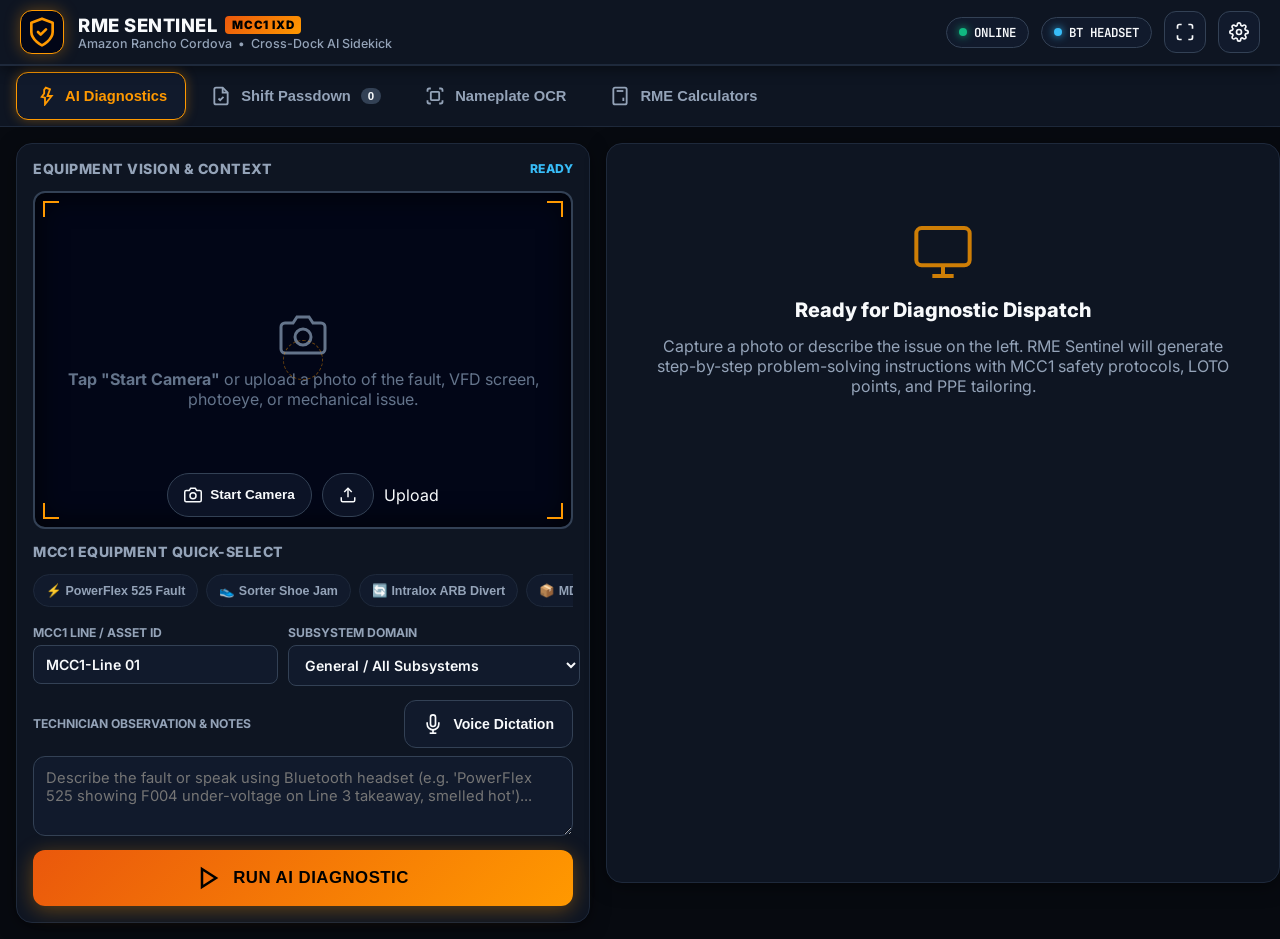
==== commit c539f01e: "fix: sync static assets to docs and root for GitHub Pages deployment" ====
--- a/docs/index.html
+++ b/docs/index.html
@@ -188,6 +188,7 @@
             <button class="preset-chip" data-preset="Caljan Telescopic Extendable Boom Belt Tracking & Extension Error" data-cat="Dock/Boom">🚛 Caljan Boom Conveyor</button>
             <button class="preset-chip" data-preset="Rite-Hite Hydraulic Dock Leveler & Dok-Lok Interlock Failure" data-cat="Hydraulic/Pneumatic">🏗️ Rite-Hite Dock Leveler</button>
             <button class="preset-chip" data-preset="SEW Eurodrive Movimot Gearmotor Overheating & Noise" data-cat="VFD/Controls">⚙️ SEW Movimot Motor</button>
+            <button class="preset-chip" data-preset="RWC4 v6 Robotic Arm Calibration & Fault Recovery" data-cat="Robotics/Mechatronics">🤖 RWC4 v6 Robot Arm</button>
           </div>
 
           <!-- Location & Subsystem Row -->
--- a/docs/style.css
+++ b/docs/style.css
@@ -1023,6 +1023,22 @@
   gap: 6px;
 }
 
+.step-image-wrap {
+  margin-top: 8px;
+  border-radius: var(--radius-md);
+  overflow: hidden;
+  border: 2px solid var(--border-medium);
+  background: #020617;
+  display: flex;
+  justify-content: center;
+}
+
+.step-visual-img {
+  max-width: 100%;
+  max-height: 220px;
+  object-fit: cover;
+}
+
 /* Post-Resolution Action Buttons */
 .resolution-action-bar {
   display: grid;
